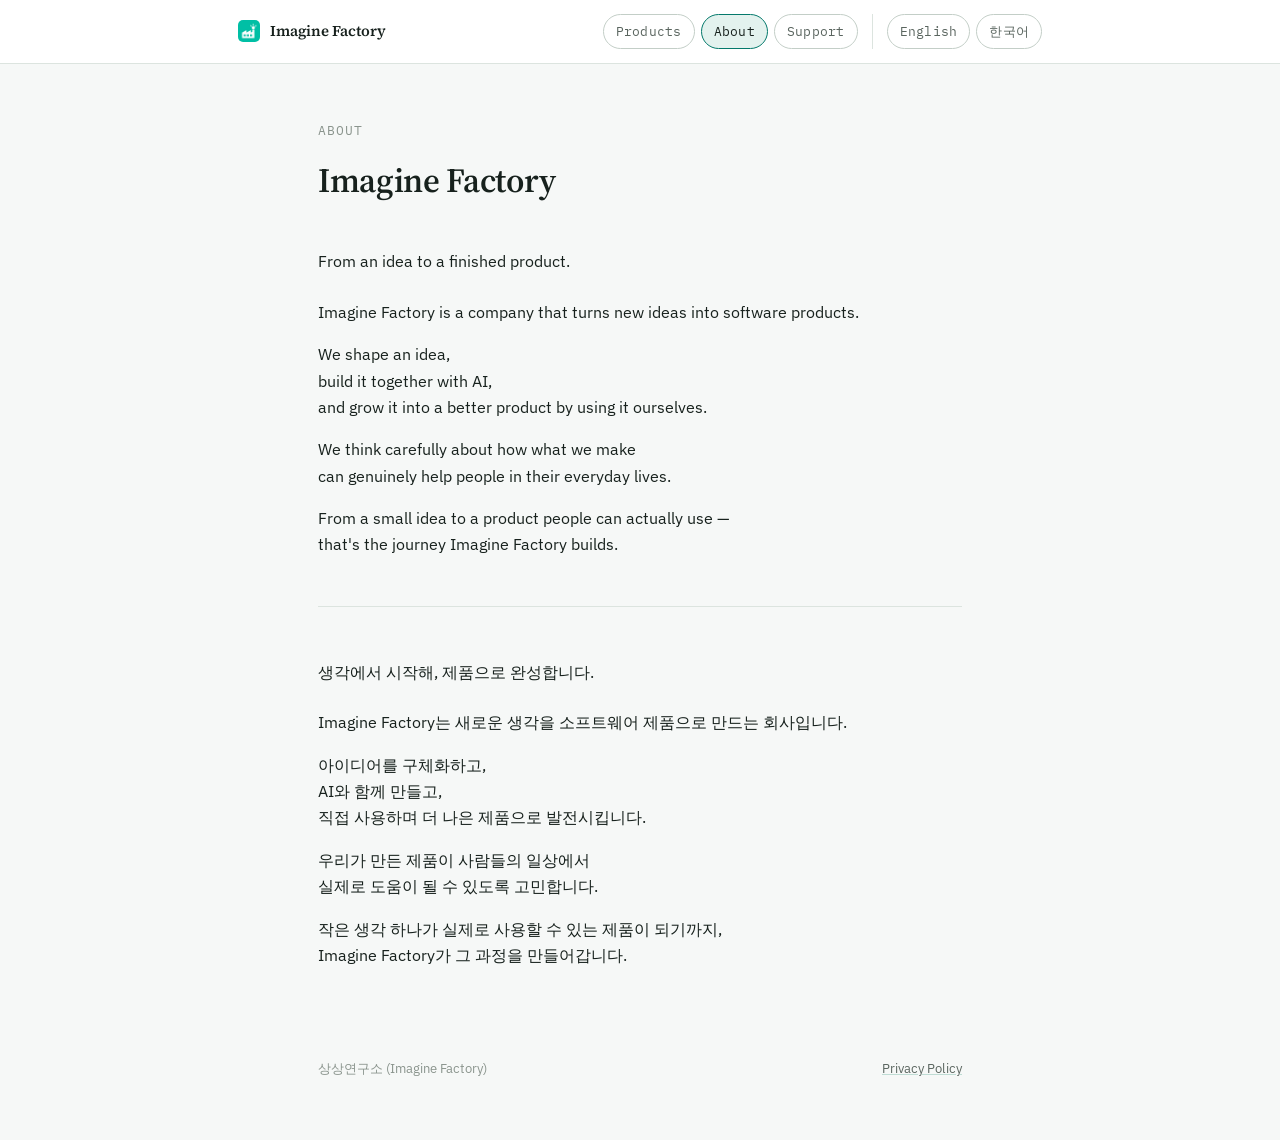
==== about/index.html @ a0161f73 "회사 홈페이지로 개편 — Home/Products/About/Support/Privacy 다중 페이지 구조 지금까지 이 사이트는 MyVideo 제품 랜딩 페이지 한 장이었다. Im" ====
<!doctype html>
<html lang="ko">
<head>
<meta charset="utf-8">
<title>About — Imagine Factory</title>
<meta name="viewport" content="width=device-width, initial-scale=1">
<meta name="description" content="생각에서 시작해, 제품으로 완성합니다. From an idea to a finished product.">
<link rel="canonical" href="https://www.imaginefactory.kr/about/">
<link rel="icon" type="image/png" href="/assets/favicon.png">
<link rel="apple-touch-icon" href="/assets/apple-touch-icon.png">
<meta property="og:type" content="website">
<meta property="og:site_name" content="Imagine Factory">
<meta property="og:title" content="About — Imagine Factory">
<meta property="og:description" content="생각에서 시작해, 제품으로 완성합니다.">
<meta property="og:image" content="https://www.imaginefactory.kr/assets/og-image.png">
<meta property="og:url" content="https://www.imaginefactory.kr/about/">
<link rel="preconnect" href="https://fonts.googleapis.com">
<link rel="preconnect" href="https://fonts.gstatic.com" crossorigin>
<link href="https://fonts.googleapis.com/css2?family=Source+Serif+4:opsz,wght@8..60,500;8..60,600;8..60,700&family=IBM+Plex+Sans:wght@400;500;600&family=IBM+Plex+Mono:wght@400;500&display=swap" rel="stylesheet">
<link rel="stylesheet" href="/assets/site.css">
</head>
<body>

<div class="topbar">
  <div class="topbar-inner">
    <a class="brand" href="/">
      <span class="brand-mark" aria-hidden="true"><img src="/assets/favicon.png" alt="" width="22" height="22"></span>
      Imagine Factory
    </a>
    <div class="nav-wrap">
      <nav class="nav-links">
        <a href="/products/">Products</a>
        <a href="/about/" class="current">About</a>
        <a href="/support/">Support</a>
      </nav>
      <nav class="lang-links">
        <a href="#en">English</a>
        <a href="#ko">한국어</a>
      </nav>
    </div>
  </div>
</div>

<main class="doc-main">
  <div class="doc-header">
    <p class="eyebrow">About</p>
    <h1>Imagine Factory</h1>
  </div>

  <section class="lang-block" id="en">
    <p class="lede" style="margin-bottom:24px;">From an idea to a finished product.</p>
    <p>Imagine Factory is a company that turns new ideas into software products.</p>
    <p>We shape an idea,<br>build it together with AI,<br>and grow it into a better product by using it ourselves.</p>
    <p>We think carefully about how what we make<br>can genuinely help people in their everyday lives.</p>
    <p>From a small idea to a product people can actually use —<br>that's the journey Imagine Factory builds.</p>
  </section>

  <section class="lang-block" id="ko">
    <p class="lede" style="margin-bottom:24px;">생각에서 시작해, 제품으로 완성합니다.</p>
    <p>Imagine Factory는 새로운 생각을 소프트웨어 제품으로 만드는 회사입니다.</p>
    <p>아이디어를 구체화하고,<br>AI와 함께 만들고,<br>직접 사용하며 더 나은 제품으로 발전시킵니다.</p>
    <p>우리가 만든 제품이 사람들의 일상에서<br>실제로 도움이 될 수 있도록 고민합니다.</p>
    <p>작은 생각 하나가 실제로 사용할 수 있는 제품이 되기까지,<br>Imagine Factory가 그 과정을 만들어갑니다.</p>
  </section>
</main>

<footer>
  <span>상상연구소 (Imagine Factory)</span>
  <span><a href="/privacy/">Privacy Policy</a></span>
</footer>

</body>
</html>
---- assets/site.css ----
/* Imagine Factory — shared site styles. 회사 전체 페이지(Home/About/Products/Support/Privacy)와
   기존 제품 페이지(MyVideo)가 공통으로 쓰는 디자인 토큰·컴포넌트. 기존 index.html/privacy/index.html에
   인라인으로 있던 스타일을 이 파일로 옮기고, 회사 페이지에 필요한 것(.nav-wrap, .product-card 등)을
   더했다 — 페이지마다 같은 CSS를 반복해서 두던 걸 한 곳으로 모음(2026-09-12 홈페이지 개편). */

:root {
  --bg: #f6f8f7;
  --surface: #ffffff;
  --surface-raised: #ffffff;
  --text: #17211d;
  --text-muted: #5a655f;
  --text-faint: #8a948d;
  --border: #dce4df;
  --border-strong: #c3cec7;
  --accent: #04796b;
  --accent-strong: #045f54;
  --accent-soft: #e3f2ee;
  --accent-soft-border: #bfdcd4;
  --code-bg: #eef3f0;
  --shadow: rgba(23, 33, 29, 0.06);
  color-scheme: light;
}

@media (prefers-color-scheme: dark) {
  :root:not([data-theme="light"]) {
    --bg: #101613;
    --surface: #161f1b;
    --surface-raised: #1a241f;
    --text: #e8eee9;
    --text-muted: #9aa89f;
    --text-faint: #6d7c72;
    --border: #263029;
    --border-strong: #34413a;
    --accent: #4fd6c4;
    --accent-strong: #7ce3d4;
    --accent-soft: #17332e;
    --accent-soft-border: #24473f;
    --code-bg: #1d2822;
    --shadow: rgba(0, 0, 0, 0.35);
    color-scheme: dark;
  }
}

:root[data-theme="dark"] {
  --bg: #101613;
  --surface: #161f1b;
  --surface-raised: #1a241f;
  --text: #e8eee9;
  --text-muted: #9aa89f;
  --text-faint: #6d7c72;
  --border: #263029;
  --border-strong: #34413a;
  --accent: #4fd6c4;
  --accent-strong: #7ce3d4;
  --accent-soft: #17332e;
  --accent-soft-border: #24473f;
  --code-bg: #1d2822;
  --shadow: rgba(0, 0, 0, 0.35);
  color-scheme: dark;
}

* { box-sizing: border-box; }

body {
  margin: 0;
  background: var(--bg);
  color: var(--text);
  font-family: "IBM Plex Sans", system-ui, -apple-system, "Segoe UI", sans-serif;
  font-size: 16px;
  line-height: 1.65;
  -webkit-font-smoothing: antialiased;
}

h1, h2, h3 { font-family: "Source Serif 4", Georgia, "Noto Serif KR", serif; font-weight: 600; text-wrap: balance; color: var(--text); }

code, .mono { font-family: "IBM Plex Mono", ui-monospace, "SFMono-Regular", Menlo, monospace; }

a { color: var(--accent-strong); text-decoration: underline; text-decoration-color: var(--accent-soft-border); text-decoration-thickness: 1px; }
a:hover { color: var(--accent); }
a:focus-visible, button:focus-visible { outline: 2px solid var(--accent); outline-offset: 2px; border-radius: 3px; }

/* ---------- top bar ---------- */
.topbar { position: sticky; top: 0; z-index: 10; background: color-mix(in srgb, var(--surface) 92%, transparent); backdrop-filter: blur(8px); border-bottom: 1px solid var(--border); }
.topbar-inner { max-width: 860px; margin: 0 auto; padding: 14px 28px; display: flex; align-items: center; gap: 16px; flex-wrap: wrap; }
.brand { display: flex; align-items: center; gap: 10px; font-family: "Source Serif 4", serif; font-weight: 600; font-size: 15px; color: var(--text); text-decoration: none; flex-shrink: 0; }
.brand-mark { width: 22px; height: 22px; border-radius: 5px; overflow: hidden; flex-shrink: 0; display: block; }
.brand-mark img { width: 100%; height: 100%; display: block; }

/* 페이지 내비(Products/About/Support)와 언어 전환(English/한국어)을 한 줄에 두되,
   언어 전환은 오른쪽 끝으로 민다 — 둘을 구분 없이 나열하면 "페이지 이동"과 "같은 페이지
   안에서 언어만 바꾸기"가 구별이 안 된다. */
.nav-wrap { display: flex; align-items: center; gap: 14px; flex: 1; justify-content: flex-end; flex-wrap: wrap; }
.nav-links, .lang-links { display: flex; gap: 6px; font-family: "IBM Plex Mono", monospace; font-size: 12.5px; }
.lang-links { padding-left: 14px; border-left: 1px solid var(--border); }
.nav-links a, .lang-links a { text-decoration: none; padding: 6px 12px; border-radius: 999px; border: 1px solid var(--border-strong); color: var(--text-muted); letter-spacing: 0.02em; }
.nav-links a:hover, .lang-links a:hover { border-color: var(--accent); color: var(--accent-strong); background: var(--accent-soft); }
.nav-links a.current { color: var(--text); border-color: var(--accent); background: var(--accent-soft); pointer-events: none; }

/* ---------- hero ---------- */
.hero { max-width: 700px; margin: 0 auto; padding: 64px 28px 8px; }
.lang-block:not(:first-of-type) .hero, section.lang-block:not(:first-of-type) { padding-top: 52px; margin-top: 48px; border-top: 1px solid var(--border); }
.eyebrow { font-family: "IBM Plex Mono", monospace; font-size: 12.5px; letter-spacing: 0.08em; text-transform: uppercase; color: var(--text-faint); margin: 0 0 12px; display: flex; align-items: center; gap: 8px; }
.status-chip { display: inline-flex; align-items: center; gap: 6px; font-family: "IBM Plex Mono", monospace; font-size: 11px; letter-spacing: 0.04em; text-transform: uppercase; color: var(--text-faint); border: 1px solid var(--border-strong); border-radius: 999px; padding: 3px 10px; }
.status-chip::before { content: ""; width: 6px; height: 6px; border-radius: 50%; background: var(--text-faint); }
.hero h1 { font-size: 38px; margin: 0 0 16px; letter-spacing: -0.01em; }
.hero .lede { font-size: 18px; color: var(--text-muted); max-width: 50ch; margin: 0 0 14px; }
.hero .lede:last-child { margin-bottom: 0; }

/* ---------- layout ---------- */
main { max-width: 700px; margin: 0 auto; padding: 20px 28px 90px; }
main.doc-main { padding-top: 56px; }
section + section { margin-top: 52px; padding-top: 44px; border-top: 1px solid var(--border); }
h2 { font-size: 21px; margin: 0 0 20px; letter-spacing: -0.005em; }
section.lang-block > h2:first-of-type { margin-top: 0; }
h3 { font-family: "IBM Plex Sans", sans-serif; font-weight: 600; font-size: 16px; margin: 0 0 6px; }
p { margin: 0 0 16px; color: var(--text); }
p:last-child { margin-bottom: 0; }
ul { margin: 0 0 16px; padding-left: 22px; }
li { margin-bottom: 10px; }
li:last-child { margin-bottom: 0; }
strong { font-weight: 600; }

.doc-header { margin-bottom: 40px; }
.doc-header h1 { font-size: 34px; margin: 0 0 8px; letter-spacing: -0.01em; }
.doc-header .updated { color: var(--text-muted); font-size: 14.5px; margin: 0; }

/* ---------- feature / product cards ---------- */
.feature-grid { display: grid; grid-template-columns: 1fr 1fr; gap: 16px; }
.feature-card { background: var(--surface); border: 1px solid var(--border); border-radius: 12px; padding: 20px 22px; box-shadow: 0 1px 2px var(--shadow); }
.feature-num { font-family: "IBM Plex Mono", monospace; font-size: 12px; color: var(--accent-strong); margin: 0 0 8px; }
.feature-card p { font-size: 14.5px; color: var(--text-muted); margin: 0; }

.product-card { display: flex; flex-direction: column; gap: 10px; background: var(--surface); border: 1px solid var(--border); border-radius: 12px; padding: 24px 26px; box-shadow: 0 1px 2px var(--shadow); }
.product-card + .product-card { margin-top: 14px; }
.product-card-head { display: flex; align-items: center; gap: 10px; flex-wrap: wrap; }
.product-card h3 { font-family: "Source Serif 4", serif; font-size: 20px; margin: 0; }
.product-card p { color: var(--text-muted); margin: 0; }

.in-player ul { margin: 0; padding: 0; list-style: none; display: flex; flex-direction: column; gap: 14px; }
.in-player li { display: flex; gap: 12px; align-items: flex-start; font-size: 15px; }
.in-player li::before { content: ""; width: 6px; height: 6px; margin-top: 9px; border-radius: 50%; background: var(--accent); flex-shrink: 0; }

.cta-row { display: flex; gap: 10px; flex-wrap: wrap; margin-top: 8px; }
.btn { display: inline-flex; align-items: center; gap: 8px; padding: 10px 18px; border-radius: 8px; font-size: 14.5px; font-weight: 500; text-decoration: none; border: 1px solid var(--border-strong); color: var(--text); }
.btn:hover { border-color: var(--accent); color: var(--accent-strong); background: var(--accent-soft); }

/* ---------- contact ---------- */
dl.contact-list { display: flex; flex-direction: column; gap: 10px; margin: 0 0 20px; }
.contact-line { display: flex; align-items: baseline; gap: 10px; font-size: 15px; }
.contact-line dt { font-family: "IBM Plex Mono", monospace; font-size: 12px; text-transform: uppercase; letter-spacing: 0.04em; color: var(--text-faint); width: 88px; flex-shrink: 0; }
.contact-line dd { margin: 0; }

/* ---------- privacy doc extras ---------- */
.callout { background: var(--accent-soft); border: 1px solid var(--accent-soft-border); border-left: 3px solid var(--accent); border-radius: 8px; padding: 18px 20px; margin: 0 0 28px; font-size: 15px; }
.callout p:last-child { margin-bottom: 0; }
.callout strong { color: var(--accent-strong); }
.table-scroll { overflow-x: auto; margin: 0 0 20px; border: 1px solid var(--border); border-radius: 8px; }
table { width: 100%; border-collapse: collapse; font-size: 14.5px; min-width: 480px; }
th, td { text-align: left; padding: 11px 16px; border-bottom: 1px solid var(--border); vertical-align: top; }
thead th { font-family: "IBM Plex Mono", monospace; font-size: 11.5px; letter-spacing: 0.06em; text-transform: uppercase; color: var(--text-faint); background: var(--surface-raised); font-weight: 500; }
tbody tr:last-child td { border-bottom: none; }
td.perm { font-family: "IBM Plex Mono", monospace; font-size: 13px; color: var(--accent-strong); white-space: nowrap; }
td.why { color: var(--text-muted); }
.change-note { background: var(--surface-raised); border: 1px solid var(--border); border-radius: 8px; padding: 16px 20px; font-size: 14px; color: var(--text-muted); margin-top: 40px; }
.change-note strong { color: var(--text); }

footer { max-width: 700px; margin: 0 auto; padding: 0 28px 60px; color: var(--text-faint); font-size: 13px; display: flex; justify-content: space-between; gap: 12px; flex-wrap: wrap; }
footer a { color: var(--text-muted); }

@media (max-width: 560px) {
  .hero { padding: 44px 18px 6px; }
  .lang-block:not(:first-of-type) .hero, section.lang-block:not(:first-of-type) { padding-top: 32px; }
  .hero h1 { font-size: 27px; }
  main { padding: 16px 18px 70px; }
  main.doc-main { padding-top: 40px; }
  .topbar-inner { padding: 12px 18px; }
  .nav-wrap { justify-content: flex-start; gap: 10px 14px; }
  h2 { font-size: 18px; }
  .doc-header h1 { font-size: 27px; }
  .feature-grid { grid-template-columns: 1fr; }
}
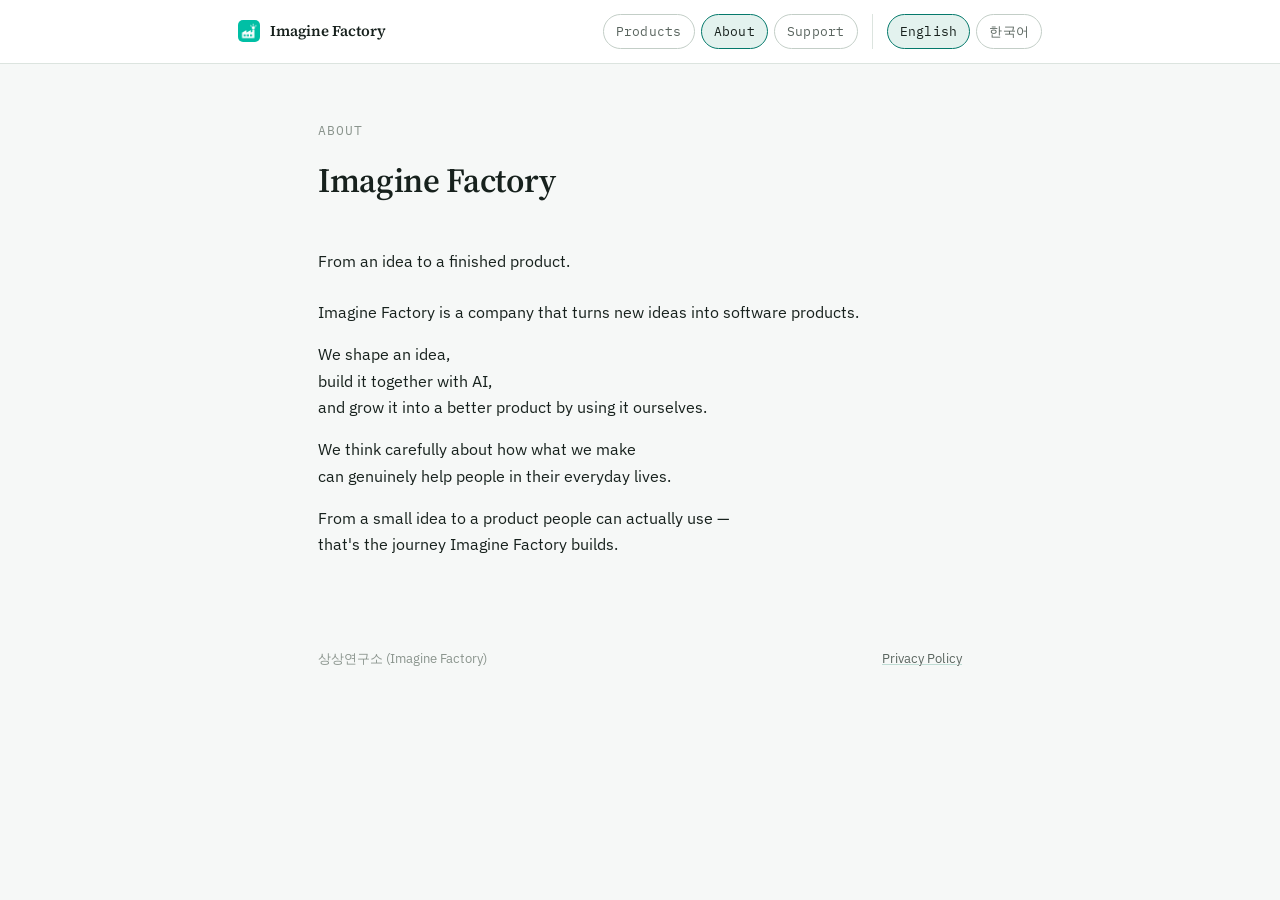
==== commit 86ff4c95: "언어 전환을 앵커 스크롤 방식에서 같은 URL 토글 방식으로 변경 지금까지는 모든 페이지에 영어/한국어 블록을 둘 다 쌓아두고 "English/한국어" 링크로 앵커 스크롤만 시켰다" ====
--- a/about/index.html
+++ b/about/index.html
@@ -34,8 +34,8 @@
         <a href="/support/">Support</a>
       </nav>
       <nav class="lang-links">
-        <a href="#en">English</a>
-        <a href="#ko">한국어</a>
+        <a href="#" data-lang="en">English</a>
+        <a href="#" data-lang="ko">한국어</a>
       </nav>
     </div>
   </div>
@@ -55,7 +55,7 @@
     <p>From a small idea to a product people can actually use —<br>that's the journey Imagine Factory builds.</p>
   </section>
 
-  <section class="lang-block" id="ko">
+  <section class="lang-block" id="ko" hidden>
     <p class="lede" style="margin-bottom:24px;">생각에서 시작해, 제품으로 완성합니다.</p>
     <p>Imagine Factory는 새로운 생각을 소프트웨어 제품으로 만드는 회사입니다.</p>
     <p>아이디어를 구체화하고,<br>AI와 함께 만들고,<br>직접 사용하며 더 나은 제품으로 발전시킵니다.</p>
@@ -69,5 +69,6 @@
   <span><a href="/privacy/">Privacy Policy</a></span>
 </footer>
 
+<script src="/assets/site.js" defer></script>
 </body>
 </html>
--- a/assets/site.css
+++ b/assets/site.css
@@ -95,10 +95,12 @@
 .nav-links a, .lang-links a { text-decoration: none; padding: 6px 12px; border-radius: 999px; border: 1px solid var(--border-strong); color: var(--text-muted); letter-spacing: 0.02em; }
 .nav-links a:hover, .lang-links a:hover { border-color: var(--accent); color: var(--accent-strong); background: var(--accent-soft); }
 .nav-links a.current { color: var(--text); border-color: var(--accent); background: var(--accent-soft); pointer-events: none; }
+/* 언어 링크는 페이지 이동이 아니라 같은 페이지 안에서 토글이라 pointer-events는 안 끈다 —
+   지금 언어를 다시 눌러도(이미 선택돼 있어도) 자연스럽게 아무 일도 안 일어나면 된다. */
+.lang-links a.current { color: var(--text); border-color: var(--accent); background: var(--accent-soft); }
 
 /* ---------- hero ---------- */
 .hero { max-width: 700px; margin: 0 auto; padding: 64px 28px 8px; }
-.lang-block:not(:first-of-type) .hero, section.lang-block:not(:first-of-type) { padding-top: 52px; margin-top: 48px; border-top: 1px solid var(--border); }
 .eyebrow { font-family: "IBM Plex Mono", monospace; font-size: 12.5px; letter-spacing: 0.08em; text-transform: uppercase; color: var(--text-faint); margin: 0 0 12px; display: flex; align-items: center; gap: 8px; }
 .status-chip { display: inline-flex; align-items: center; gap: 6px; font-family: "IBM Plex Mono", monospace; font-size: 11px; letter-spacing: 0.04em; text-transform: uppercase; color: var(--text-faint); border: 1px solid var(--border-strong); border-radius: 999px; padding: 3px 10px; }
 .status-chip::before { content: ""; width: 6px; height: 6px; border-radius: 50%; background: var(--text-faint); }
@@ -169,7 +171,6 @@
 
 @media (max-width: 560px) {
   .hero { padding: 44px 18px 6px; }
-  .lang-block:not(:first-of-type) .hero, section.lang-block:not(:first-of-type) { padding-top: 32px; }
   .hero h1 { font-size: 27px; }
   main { padding: 16px 18px 70px; }
   main.doc-main { padding-top: 40px; }
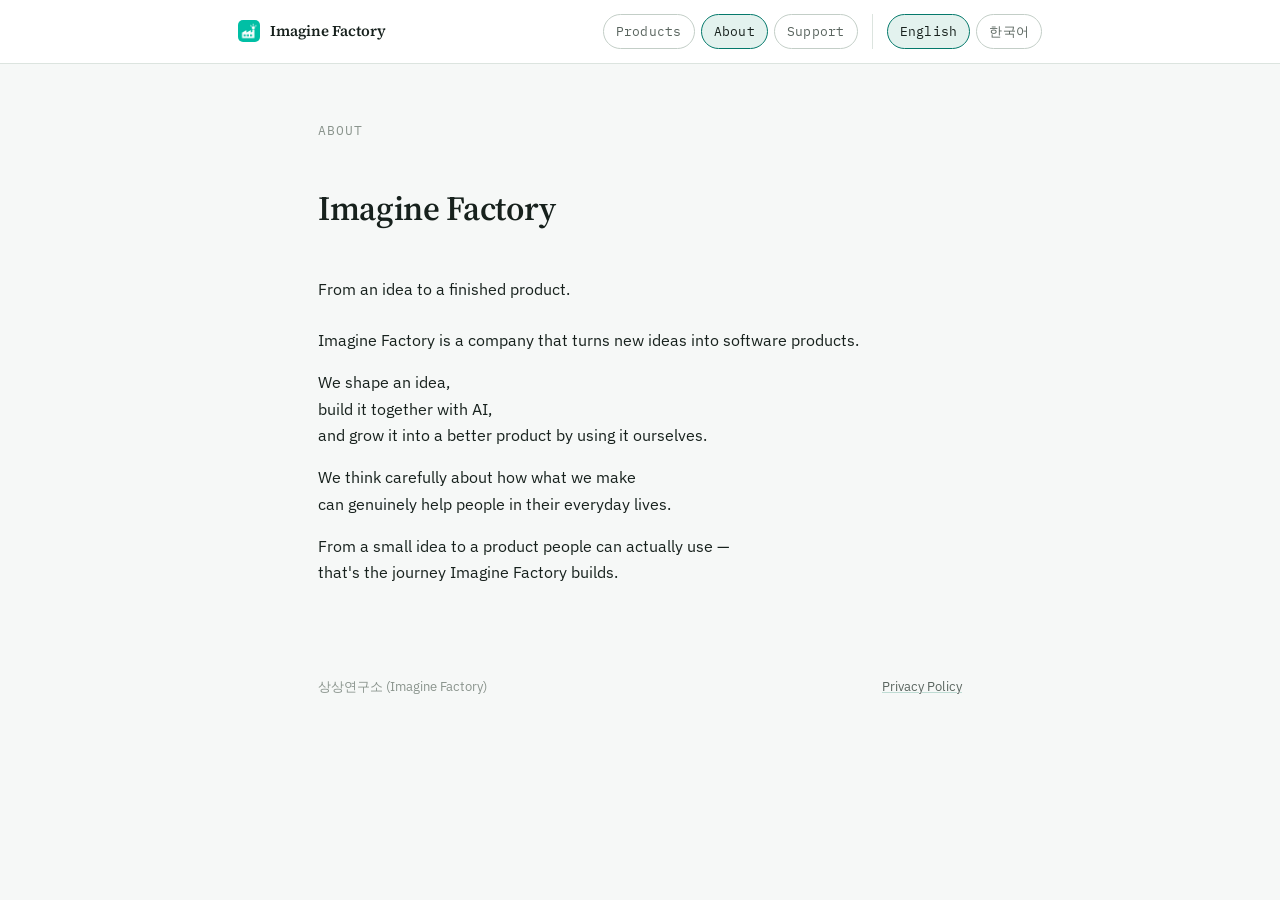
==== commit 131e41b8: "한국어 본문의 회사명을 "상상연구소"로 정정 Home 히어로 h1, About 미리보기, About 페이지 h1·본문이 한국어 콘텐츠에서도 영문 브랜드명 "Imagine Facto" ====
--- a/about/index.html
+++ b/about/index.html
@@ -44,10 +44,10 @@
 <main class="doc-main">
   <div class="doc-header">
     <p class="eyebrow">About</p>
-    <h1>Imagine Factory</h1>
   </div>
 
   <section class="lang-block" id="en">
+    <div class="doc-header"><h1>Imagine Factory</h1></div>
     <p class="lede" style="margin-bottom:24px;">From an idea to a finished product.</p>
     <p>Imagine Factory is a company that turns new ideas into software products.</p>
     <p>We shape an idea,<br>build it together with AI,<br>and grow it into a better product by using it ourselves.</p>
@@ -56,11 +56,12 @@
   </section>
 
   <section class="lang-block" id="ko" hidden>
+    <div class="doc-header"><h1>상상연구소</h1></div>
     <p class="lede" style="margin-bottom:24px;">생각에서 시작해, 제품으로 완성합니다.</p>
-    <p>Imagine Factory는 새로운 생각을 소프트웨어 제품으로 만드는 회사입니다.</p>
+    <p>상상연구소는 새로운 생각을 소프트웨어 제품으로 만드는 회사입니다.</p>
     <p>아이디어를 구체화하고,<br>AI와 함께 만들고,<br>직접 사용하며 더 나은 제품으로 발전시킵니다.</p>
     <p>우리가 만든 제품이 사람들의 일상에서<br>실제로 도움이 될 수 있도록 고민합니다.</p>
-    <p>작은 생각 하나가 실제로 사용할 수 있는 제품이 되기까지,<br>Imagine Factory가 그 과정을 만들어갑니다.</p>
+    <p>작은 생각 하나가 실제로 사용할 수 있는 제품이 되기까지,<br>상상연구소가 그 과정을 만들어갑니다.</p>
   </section>
 </main>
 
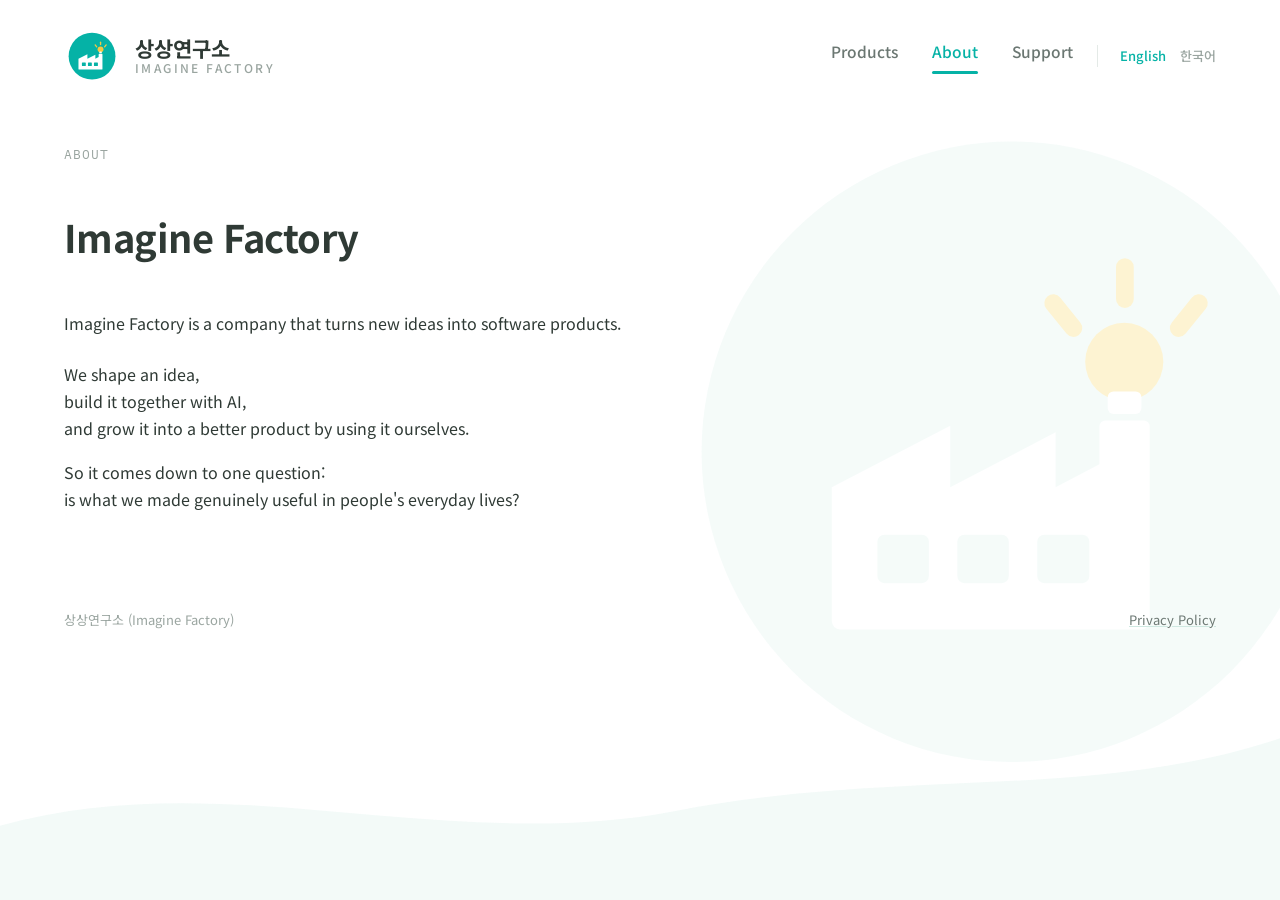
==== commit feffc6e2: "디자인 시안대로 홈페이지 전면 개편 사용자가 준 시안을 기준으로 좁은 문서형 칼럼을 와이드 레이아웃으로 바꾸고, 공장·전구 일러스트를 홈 히어로 안의 작은 그림이 아니라 모든 페이" ====
--- a/about/index.html
+++ b/about/index.html
@@ -16,16 +16,58 @@
 <meta property="og:url" content="https://www.imaginefactory.kr/about/">
 <link rel="preconnect" href="https://fonts.googleapis.com">
 <link rel="preconnect" href="https://fonts.gstatic.com" crossorigin>
-<link href="https://fonts.googleapis.com/css2?family=Source+Serif+4:opsz,wght@8..60,500;8..60,600;8..60,700&family=IBM+Plex+Sans:wght@400;500;600&family=IBM+Plex+Mono:wght@400;500&display=swap" rel="stylesheet">
-<link rel="stylesheet" href="/assets/site.css">
+<link href="https://fonts.googleapis.com/css2?family=Noto+Sans+KR:wght@400;500;700&family=IBM+Plex+Mono:wght@400;500&display=swap" rel="stylesheet">
+<link rel="stylesheet" href="/assets/site.css?v=2">
 </head>
-<body>
+<body class="page">
+
+<div class="site-bg" aria-hidden="true">
+  <div class="site-bg-wave">
+    <svg viewBox="0 0 1440 240" preserveAspectRatio="none" xmlns="http://www.w3.org/2000/svg">
+      <path d="M0,150 C250,74 500,186 760,132 C1010,80 1230,120 1440,44 L1440,240 L0,240 Z" fill="var(--accent-soft)" opacity="0.7" />
+    </svg>
+  </div>
+  <div class="site-bg-art">
+      <svg viewBox="0 0 1254 1254" xmlns="http://www.w3.org/2000/svg">
+        <circle cx="628" cy="630" r="524" fill="var(--accent-soft)" />
+        <g fill="var(--warm-soft)">
+          <rect x="804" y="303" width="30" height="84" rx="15" />
+          <rect x="700" y="358" width="30" height="84" rx="15" transform="rotate(-39 715 400)" />
+          <rect x="912" y="358" width="30" height="84" rx="15" transform="rotate(39 927 400)" />
+          <circle cx="818" cy="478" r="66" />
+        </g>
+        <rect x="790" y="528" width="57" height="38" rx="10" fill="#ffffff" />
+        <path d="M324,916 V690 L524,586 V690 L702,597 V690 L776,651 V587 A10,10 0 0 1 786,577 H851 A10,10 0 0 1 861,587 V916 A14,14 0 0 1 847,930 H338 A14,14 0 0 1 324,916 Z" fill="#ffffff" />
+        <rect x="401" y="770" width="87" height="82" rx="12" fill="var(--accent-soft)" />
+        <rect x="536" y="770" width="87" height="82" rx="12" fill="var(--accent-soft)" />
+        <rect x="671" y="770" width="88" height="82" rx="12" fill="var(--accent-soft)" />
+      </svg>
+  </div>
+</div>
 
 <div class="topbar">
   <div class="topbar-inner">
     <a class="brand" href="/">
-      <span class="brand-mark" aria-hidden="true"><img src="/assets/favicon.png" alt="" width="22" height="22"></span>
-      Imagine Factory
+      <span class="brand-mark" aria-hidden="true">
+        <svg viewBox="0 0 1254 1254" xmlns="http://www.w3.org/2000/svg">
+          <circle cx="628" cy="630" r="524" fill="var(--brand)" />
+          <g fill="var(--warm)">
+            <rect x="804" y="303" width="30" height="84" rx="15" />
+            <rect x="700" y="358" width="30" height="84" rx="15" transform="rotate(-39 715 400)" />
+            <rect x="912" y="358" width="30" height="84" rx="15" transform="rotate(39 927 400)" />
+            <circle cx="818" cy="478" r="66" />
+          </g>
+          <rect x="790" y="528" width="57" height="38" rx="10" fill="#ffffff" />
+          <path d="M324,916 V690 L524,586 V690 L702,597 V690 L776,651 V587 A10,10 0 0 1 786,577 H851 A10,10 0 0 1 861,587 V916 A14,14 0 0 1 847,930 H338 A14,14 0 0 1 324,916 Z" fill="#ffffff" />
+          <rect x="401" y="770" width="87" height="82" rx="12" fill="var(--brand)" />
+          <rect x="536" y="770" width="87" height="82" rx="12" fill="var(--brand)" />
+          <rect x="671" y="770" width="88" height="82" rx="12" fill="var(--brand)" />
+        </svg>
+      </span>
+      <span class="brand-text">
+        <span class="brand-name">상상연구소</span>
+        <span class="brand-sub">IMAGINE FACTORY</span>
+      </span>
     </a>
     <div class="nav-wrap">
       <nav class="nav-links">
@@ -48,20 +90,16 @@
 
   <section class="lang-block" id="en">
     <div class="doc-header"><h1>Imagine Factory</h1></div>
-    <p class="lede" style="margin-bottom:24px;">From an idea to a finished product.</p>
-    <p>Imagine Factory is a company that turns new ideas into software products.</p>
+    <p class="lede" style="margin-bottom:24px;">Imagine Factory is a company that turns new ideas into software products.</p>
     <p>We shape an idea,<br>build it together with AI,<br>and grow it into a better product by using it ourselves.</p>
-    <p>We think carefully about how what we make<br>can genuinely help people in their everyday lives.</p>
-    <p>From a small idea to a product people can actually use —<br>that's the journey Imagine Factory builds.</p>
+    <p>So it comes down to one question:<br>is what we made genuinely useful in people's everyday lives?</p>
   </section>
 
   <section class="lang-block" id="ko" hidden>
     <div class="doc-header"><h1>상상연구소</h1></div>
-    <p class="lede" style="margin-bottom:24px;">생각에서 시작해, 제품으로 완성합니다.</p>
-    <p>상상연구소는 새로운 생각을 소프트웨어 제품으로 만드는 회사입니다.</p>
+    <p class="lede" style="margin-bottom:24px;">상상연구소는 새로운 생각을 소프트웨어 제품으로 만드는 회사입니다.</p>
     <p>아이디어를 구체화하고,<br>AI와 함께 만들고,<br>직접 사용하며 더 나은 제품으로 발전시킵니다.</p>
-    <p>우리가 만든 제품이 사람들의 일상에서<br>실제로 도움이 될 수 있도록 고민합니다.</p>
-    <p>작은 생각 하나가 실제로 사용할 수 있는 제품이 되기까지,<br>상상연구소가 그 과정을 만들어갑니다.</p>
+    <p>그래서 기준은 하나입니다 —<br>우리가 만든 제품이 사람들의 일상에서 실제로 쓸 만한가.</p>
   </section>
 </main>
 
--- a/assets/site.css
+++ b/assets/site.css
@@ -1,62 +1,42 @@
-/* Imagine Factory — shared site styles. 회사 전체 페이지(Home/About/Products/Support/Privacy)와
-   기존 제품 페이지(MyVideo)가 공통으로 쓰는 디자인 토큰·컴포넌트. 기존 index.html/privacy/index.html에
-   인라인으로 있던 스타일을 이 파일로 옮기고, 회사 페이지에 필요한 것(.nav-wrap, .product-card 등)을
-   더했다 — 페이지마다 같은 CSS를 반복해서 두던 걸 한 곳으로 모음(2026-09-12 홈페이지 개편). */
+/* Imagine Factory — shared site styles.
+   2026-09-12 2차 개편: 사용자가 준 디자인 시안을 기준으로 전면 재작업했다.
+   - 좁은 700px 문서형 칼럼 → 와이드 레이아웃 + 왼쪽 정렬
+   - 공장·전구 일러스트를 홈 히어로 안의 작은 그림이 아니라 **모든 페이지 공통 배경**으로
+   - 세리프 제목 폰트 제거(시안은 전부 고딕)
+   - 다크 모드 제거(시안이 라이트 전용이고 사용자가 없애기로 결정)
+   미세 라벨(eyebrow/상태칩/표 헤더)만 기존 고정폭 폰트를 그대로 둔다 — 시안에 없는
+   우리 쪽 컴포넌트고, 이미 이 사이트의 표기 관례로 자리잡아 있어서 유지. */
 
 :root {
-  --bg: #f6f8f7;
+  --bg: #ffffff;
   --surface: #ffffff;
-  --surface-raised: #ffffff;
-  --text: #17211d;
-  --text-muted: #5a655f;
-  --text-faint: #8a948d;
-  --border: #dce4df;
-  --border-strong: #c3cec7;
+  --surface-raised: #fbfdfc;
+  --text: #2f3a35;
+  --text-muted: #6b7772;
+  --text-faint: #9aa5a0;
+  --border: #e4eae7;
+  --border-strong: #cfd8d4;
+
+  /* 브랜드 틸 — 로고 원, 현재 메뉴 밑줄, 히어로 구분선처럼 "그래픽"에 쓰는 밝은 톤.
+     본문 링크에는 --accent-strong(어두운 톤)을 쓴다. 밝은 톤은 흰 배경에서 대비가
+     낮아 긴 글에는 안 맞기 때문. */
+  /* 로고 PNG(docs/상상연구소_로고/상상공장_no글자_청록.png)에서 그대로 뽑은 값 —
+     로고와 사이트 색이 어긋나지 않게 이 값을 기준으로 쓴다. */
+  --brand: #05b2a6;
+  --brand-deep: #07897f;
   --accent: #04796b;
   --accent-strong: #045f54;
-  --accent-soft: #e3f2ee;
-  --accent-soft-border: #bfdcd4;
-  --code-bg: #eef3f0;
+  --accent-soft: #e6f5f1;
+  --accent-soft-border: #cfe8e1;
+
+  /* 노랑 — 시안의 전구와 헤드라인 강조 단어 색. */
+  --warm: #f5c842;
+  --warm-soft: #fbe28f;
+  --warm-glow: #fdf3cf;
+
+  --code-bg: #f0f5f3;
   --shadow: rgba(23, 33, 29, 0.06);
   color-scheme: light;
-}
-
-@media (prefers-color-scheme: dark) {
-  :root:not([data-theme="light"]) {
-    --bg: #101613;
-    --surface: #161f1b;
-    --surface-raised: #1a241f;
-    --text: #e8eee9;
-    --text-muted: #9aa89f;
-    --text-faint: #6d7c72;
-    --border: #263029;
-    --border-strong: #34413a;
-    --accent: #4fd6c4;
-    --accent-strong: #7ce3d4;
-    --accent-soft: #17332e;
-    --accent-soft-border: #24473f;
-    --code-bg: #1d2822;
-    --shadow: rgba(0, 0, 0, 0.35);
-    color-scheme: dark;
-  }
-}
-
-:root[data-theme="dark"] {
-  --bg: #101613;
-  --surface: #161f1b;
-  --surface-raised: #1a241f;
-  --text: #e8eee9;
-  --text-muted: #9aa89f;
-  --text-faint: #6d7c72;
-  --border: #263029;
-  --border-strong: #34413a;
-  --accent: #4fd6c4;
-  --accent-strong: #7ce3d4;
-  --accent-soft: #17332e;
-  --accent-soft-border: #24473f;
-  --code-bg: #1d2822;
-  --shadow: rgba(0, 0, 0, 0.35);
-  color-scheme: dark;
 }
 
 * { box-sizing: border-box; }
@@ -65,56 +45,96 @@
   margin: 0;
   background: var(--bg);
   color: var(--text);
-  font-family: "IBM Plex Sans", system-ui, -apple-system, "Segoe UI", sans-serif;
+  font-family: "Noto Sans KR", system-ui, -apple-system, "Segoe UI", sans-serif;
   font-size: 16px;
-  line-height: 1.65;
+  line-height: 1.7;
   -webkit-font-smoothing: antialiased;
 }
 
-h1, h2, h3 { font-family: "Source Serif 4", Georgia, "Noto Serif KR", serif; font-weight: 600; text-wrap: balance; color: var(--text); }
-
+h1, h2, h3 { font-family: inherit; font-weight: 700; text-wrap: balance; color: var(--text); }
 code, .mono { font-family: "IBM Plex Mono", ui-monospace, "SFMono-Regular", Menlo, monospace; }
 
 a { color: var(--accent-strong); text-decoration: underline; text-decoration-color: var(--accent-soft-border); text-decoration-thickness: 1px; }
 a:hover { color: var(--accent); }
-a:focus-visible, button:focus-visible { outline: 2px solid var(--accent); outline-offset: 2px; border-radius: 3px; }
-
-/* ---------- top bar ---------- */
-.topbar { position: sticky; top: 0; z-index: 10; background: color-mix(in srgb, var(--surface) 92%, transparent); backdrop-filter: blur(8px); border-bottom: 1px solid var(--border); }
-.topbar-inner { max-width: 860px; margin: 0 auto; padding: 14px 28px; display: flex; align-items: center; gap: 16px; flex-wrap: wrap; }
-.brand { display: flex; align-items: center; gap: 10px; font-family: "Source Serif 4", serif; font-weight: 600; font-size: 15px; color: var(--text); text-decoration: none; flex-shrink: 0; }
-.brand-mark { width: 22px; height: 22px; border-radius: 5px; overflow: hidden; flex-shrink: 0; display: block; }
-.brand-mark img { width: 100%; height: 100%; display: block; }
-
-/* 페이지 내비(Products/About/Support)와 언어 전환(English/한국어)을 한 줄에 두되,
-   언어 전환은 오른쪽 끝으로 민다 — 둘을 구분 없이 나열하면 "페이지 이동"과 "같은 페이지
-   안에서 언어만 바꾸기"가 구별이 안 된다. */
-.nav-wrap { display: flex; align-items: center; gap: 14px; flex: 1; justify-content: flex-end; flex-wrap: wrap; }
-.nav-links, .lang-links { display: flex; gap: 6px; font-family: "IBM Plex Mono", monospace; font-size: 12.5px; }
-.lang-links { padding-left: 14px; border-left: 1px solid var(--border); }
-.nav-links a, .lang-links a { text-decoration: none; padding: 6px 12px; border-radius: 999px; border: 1px solid var(--border-strong); color: var(--text-muted); letter-spacing: 0.02em; }
-.nav-links a:hover, .lang-links a:hover { border-color: var(--accent); color: var(--accent-strong); background: var(--accent-soft); }
-.nav-links a.current { color: var(--text); border-color: var(--accent); background: var(--accent-soft); pointer-events: none; }
-/* 언어 링크는 페이지 이동이 아니라 같은 페이지 안에서 토글이라 pointer-events는 안 끈다 —
-   지금 언어를 다시 눌러도(이미 선택돼 있어도) 자연스럽게 아무 일도 안 일어나면 된다. */
-.lang-links a.current { color: var(--text); border-color: var(--accent); background: var(--accent-soft); }
-
-/* ---------- hero ---------- */
-.hero { max-width: 700px; margin: 0 auto; padding: 64px 28px 8px; }
-.eyebrow { font-family: "IBM Plex Mono", monospace; font-size: 12.5px; letter-spacing: 0.08em; text-transform: uppercase; color: var(--text-faint); margin: 0 0 12px; display: flex; align-items: center; gap: 8px; }
-.status-chip { display: inline-flex; align-items: center; gap: 6px; font-family: "IBM Plex Mono", monospace; font-size: 11px; letter-spacing: 0.04em; text-transform: uppercase; color: var(--text-faint); border: 1px solid var(--border-strong); border-radius: 999px; padding: 3px 10px; }
-.status-chip::before { content: ""; width: 6px; height: 6px; border-radius: 50%; background: var(--text-faint); }
-.hero h1 { font-size: 38px; margin: 0 0 16px; letter-spacing: -0.01em; }
-.hero .lede { font-size: 18px; color: var(--text-muted); max-width: 50ch; margin: 0 0 14px; }
-.hero .lede:last-child { margin-bottom: 0; }
-
-/* ---------- layout ---------- */
-main { max-width: 700px; margin: 0 auto; padding: 20px 28px 90px; }
-main.doc-main { padding-top: 56px; }
+a:focus-visible, button:focus-visible { outline: 2px solid var(--brand); outline-offset: 3px; border-radius: 3px; }
+
+/* ---------- 공통 배경 일러스트 ----------
+   화면에 고정해서 모든 페이지 뒤에 깔린다. 오른쪽 가장자리 밖으로 원이 걸쳐 나가고,
+   아래쪽에는 옅은 곡선이 깔리는 시안 구성 그대로. 클릭을 먹지 않게 pointer-events를 끈다. */
+.site-bg { position: fixed; inset: 0; z-index: 0; overflow: hidden; pointer-events: none; }
+/* 시안처럼 원이 화면 세로 가운데에 오고 오른쪽 가장자리 밖으로 걸쳐 나간다.
+   (한때 아래 기준으로 붙였더니 시안보다 한참 내려가 보여서 되돌림.) 크기는 전구와
+   빛줄기가 상단 메뉴에 닿지 않는 선에서 맞췄다. */
+.site-bg-art { position: absolute; top: 50%; right: -8vw; transform: translateY(-50%); width: min(880px, 58vw); }
+.site-bg-art svg { display: block; width: 100%; height: auto; }
+/* 홈은 일러스트가 주인공이지만, 글이 긴 페이지(개인정보처리방침 등)는 본문이 일러스트
+   위로 지나가서 읽기 불편해진다 — 배경으로만 남게 농도를 낮춘다. */
+body.page .site-bg-art { opacity: 0.4; }
+body.page .site-bg-wave { opacity: 0.7; }
+.site-bg-wave { position: absolute; left: 0; right: 0; bottom: 0; }
+.site-bg-wave svg { display: block; width: 100%; height: clamp(110px, 22vh, 260px); }
+
+/* 배경 레이어를 제외한 모든 최상위 요소를 그 위로 올린다. */
+body > .topbar, body > .hero, body > main, body > footer, body > .lang-block { position: relative; z-index: 1; }
+
+/* ---------- 레이아웃 셸 ---------- */
+.topbar-inner, .hero, main, footer {
+  max-width: 1280px;
+  margin-left: auto;
+  margin-right: auto;
+  padding-left: clamp(20px, 5vw, 96px);
+  padding-right: clamp(20px, 5vw, 96px);
+}
+
+/* ---------- 상단 바 ----------
+   시안대로 테두리·배경 없이 페이지 위에 그대로 얹는다(예전의 sticky + 블러 + 알약
+   버튼 스타일은 전부 걷어냄). */
+.topbar { padding: 28px 0 6px; }
+.topbar-inner { display: flex; align-items: center; justify-content: space-between; gap: 20px 28px; flex-wrap: wrap; }
+
+.brand { display: flex; align-items: center; gap: 15px; text-decoration: none; }
+.brand-mark { width: 56px; height: 56px; flex-shrink: 0; display: block; }
+.brand-mark svg { display: block; width: 100%; height: 100%; }
+.brand-text { display: flex; flex-direction: column; line-height: 1.2; }
+.brand-name { font-size: 21px; font-weight: 700; color: var(--text); }
+.brand-sub { font-size: 12px; font-weight: 500; letter-spacing: 0.2em; color: var(--text-faint); }
+
+.nav-wrap { display: flex; align-items: center; gap: 10px 24px; flex-wrap: wrap; }
+.nav-links { display: flex; gap: 34px; }
+.nav-links a { position: relative; text-decoration: none; font-size: 15.5px; font-weight: 500; color: var(--text-muted); padding-bottom: 9px; }
+.nav-links a:hover { color: var(--brand-deep); }
+.nav-links a.current { color: var(--brand); pointer-events: none; }
+.nav-links a.current::after { content: ""; position: absolute; left: 0; right: 0; bottom: 0; height: 3px; border-radius: 2px; background: var(--brand); }
+
+.lang-links { display: flex; gap: 14px; padding-left: 22px; border-left: 1px solid var(--border); }
+.lang-links a { text-decoration: none; font-size: 13px; font-weight: 500; color: var(--text-faint); }
+.lang-links a:hover { color: var(--brand-deep); }
+.lang-links a.current { color: var(--brand); }
+
+/* ---------- 히어로 ----------
+   .hero는 모든 페이지가 쓰는 제목 영역이고, 홈만 시안의 전체 화면 구성을 위해
+   .home-hero를 덧붙인다 — 안 나누면 products/support 같은 페이지의 짧은 제목까지
+   화면 한 장 높이로 늘어난다. */
+.hero { padding-top: 52px; padding-bottom: 4px; }
+.hero h1 { font-size: clamp(28px, 3.4vw, 42px); margin: 0 0 10px; letter-spacing: -0.015em; }
+.home-hero { display: flex; align-items: center; min-height: calc(100vh - 240px); padding-top: 30px; padding-bottom: 80px; }
+.hero-copy { max-width: 640px; }
+.hero-title { font-size: clamp(27px, 4.5vw, 58px); line-height: 1.36; letter-spacing: -0.02em; margin: 0 0 34px; }
+.accent-word { color: var(--warm); }
+.hero .lede { font-size: 17.5px; color: var(--text-muted); line-height: 1.8; margin: 0; max-width: 54ch; }
+.hero-brandline { margin: 26px 0 0; font-size: 13.5px; font-weight: 500; letter-spacing: 0.3em; color: var(--text-faint); }
+.hero-rule { width: 58px; height: 3px; border: 0; border-radius: 2px; background: var(--brand); margin: 62px 0 16px; }
+.hero-domain { margin: 0; font-size: 14.5px; color: var(--text-muted); }
+
+/* ---------- 본문 ---------- */
+main { padding-top: 18px; padding-bottom: 96px; }
+main.doc-main { padding-top: 54px; }
+/* 셸은 넓지만 글줄은 읽기 좋은 길이로 묶고, 시안처럼 왼쪽 정렬을 유지한다. */
+main section, main .doc-header, main > p { max-width: 760px; }
 section + section { margin-top: 52px; padding-top: 44px; border-top: 1px solid var(--border); }
 h2 { font-size: 21px; margin: 0 0 20px; letter-spacing: -0.005em; }
 section.lang-block > h2:first-of-type { margin-top: 0; }
-h3 { font-family: "IBM Plex Sans", sans-serif; font-weight: 600; font-size: 16px; margin: 0 0 6px; }
+h3 { font-size: 16px; margin: 0 0 6px; }
 p { margin: 0 0 16px; color: var(--text); }
 p:last-child { margin-bottom: 0; }
 ul { margin: 0 0 16px; padding-left: 22px; }
@@ -122,61 +142,80 @@
 li:last-child { margin-bottom: 0; }
 strong { font-weight: 600; }
 
+.eyebrow { font-family: "IBM Plex Mono", monospace; font-size: 12.5px; letter-spacing: 0.08em; text-transform: uppercase; color: var(--text-faint); margin: 0 0 12px; display: flex; align-items: center; gap: 8px; }
+.status-chip { display: inline-flex; align-items: center; gap: 6px; font-family: "IBM Plex Mono", monospace; font-size: 11px; letter-spacing: 0.04em; text-transform: uppercase; color: var(--text-faint); border: 1px solid var(--border-strong); border-radius: 999px; padding: 3px 10px; }
+.status-chip::before { content: ""; width: 6px; height: 6px; border-radius: 50%; background: var(--text-faint); }
+
 .doc-header { margin-bottom: 40px; }
-.doc-header h1 { font-size: 34px; margin: 0 0 8px; letter-spacing: -0.01em; }
+.doc-header h1 { font-size: clamp(27px, 3.2vw, 38px); margin: 0 0 8px; letter-spacing: -0.015em; }
 .doc-header .updated { color: var(--text-muted); font-size: 14.5px; margin: 0; }
 
-/* ---------- feature / product cards ---------- */
+/* ---------- 카드 ---------- */
 .feature-grid { display: grid; grid-template-columns: 1fr 1fr; gap: 16px; }
-.feature-card { background: var(--surface); border: 1px solid var(--border); border-radius: 12px; padding: 20px 22px; box-shadow: 0 1px 2px var(--shadow); }
+.feature-card { background: var(--surface); border: 1px solid var(--border); border-radius: 14px; padding: 20px 22px; box-shadow: 0 1px 2px var(--shadow); }
 .feature-num { font-family: "IBM Plex Mono", monospace; font-size: 12px; color: var(--accent-strong); margin: 0 0 8px; }
 .feature-card p { font-size: 14.5px; color: var(--text-muted); margin: 0; }
 
-.product-card { display: flex; flex-direction: column; gap: 10px; background: var(--surface); border: 1px solid var(--border); border-radius: 12px; padding: 24px 26px; box-shadow: 0 1px 2px var(--shadow); }
+/* 카드는 [앱 아이콘 | 본문] 두 칸이고, 본문 안에서만 세로로 쌓인다. */
+.product-card { display: flex; gap: 20px; align-items: flex-start; background: var(--surface); border: 1px solid var(--border); border-radius: 14px; padding: 24px 26px; box-shadow: 0 1px 2px var(--shadow); }
+.product-card-body { display: flex; flex-direction: column; gap: 10px; min-width: 0; }
+.product-icon { display: block; width: 64px; height: 64px; border-radius: 14px; flex-shrink: 0; }
+.product-icon-lg { width: 88px; height: 88px; border-radius: 20px; }
+.product-title { display: flex; align-items: center; gap: 18px; margin: 0 0 10px; }
+.product-title h1 { margin: 0; }
 .product-card + .product-card { margin-top: 14px; }
 .product-card-head { display: flex; align-items: center; gap: 10px; flex-wrap: wrap; }
-.product-card h3 { font-family: "Source Serif 4", serif; font-size: 20px; margin: 0; }
+.product-card h3 { font-size: 20px; margin: 0; }
 .product-card p { color: var(--text-muted); margin: 0; }
 
 .in-player ul { margin: 0; padding: 0; list-style: none; display: flex; flex-direction: column; gap: 14px; }
 .in-player li { display: flex; gap: 12px; align-items: flex-start; font-size: 15px; }
-.in-player li::before { content: ""; width: 6px; height: 6px; margin-top: 9px; border-radius: 50%; background: var(--accent); flex-shrink: 0; }
+.in-player li::before { content: ""; width: 6px; height: 6px; margin-top: 11px; border-radius: 50%; background: var(--brand); flex-shrink: 0; }
 
 .cta-row { display: flex; gap: 10px; flex-wrap: wrap; margin-top: 8px; }
-.btn { display: inline-flex; align-items: center; gap: 8px; padding: 10px 18px; border-radius: 8px; font-size: 14.5px; font-weight: 500; text-decoration: none; border: 1px solid var(--border-strong); color: var(--text); }
-.btn:hover { border-color: var(--accent); color: var(--accent-strong); background: var(--accent-soft); }
-
-/* ---------- contact ---------- */
+.btn { display: inline-flex; align-items: center; gap: 8px; padding: 10px 18px; border-radius: 8px; font-size: 14.5px; font-weight: 500; text-decoration: none; border: 1px solid var(--border-strong); color: var(--text); background: var(--surface); }
+.btn:hover { border-color: var(--brand); color: var(--brand-deep); background: var(--accent-soft); }
+
+/* ---------- 문의 ---------- */
 dl.contact-list { display: flex; flex-direction: column; gap: 10px; margin: 0 0 20px; }
 .contact-line { display: flex; align-items: baseline; gap: 10px; font-size: 15px; }
 .contact-line dt { font-family: "IBM Plex Mono", monospace; font-size: 12px; text-transform: uppercase; letter-spacing: 0.04em; color: var(--text-faint); width: 88px; flex-shrink: 0; }
 .contact-line dd { margin: 0; }
 
-/* ---------- privacy doc extras ---------- */
-.callout { background: var(--accent-soft); border: 1px solid var(--accent-soft-border); border-left: 3px solid var(--accent); border-radius: 8px; padding: 18px 20px; margin: 0 0 28px; font-size: 15px; }
+/* ---------- 개인정보처리방침 문서 ---------- */
+.callout { background: var(--accent-soft); border: 1px solid var(--accent-soft-border); border-left: 3px solid var(--brand); border-radius: 10px; padding: 18px 20px; margin: 0 0 28px; font-size: 15px; }
 .callout p:last-child { margin-bottom: 0; }
 .callout strong { color: var(--accent-strong); }
-.table-scroll { overflow-x: auto; margin: 0 0 20px; border: 1px solid var(--border); border-radius: 8px; }
+.table-scroll { overflow-x: auto; margin: 0 0 20px; border: 1px solid var(--border); border-radius: 10px; background: var(--surface); }
 table { width: 100%; border-collapse: collapse; font-size: 14.5px; min-width: 480px; }
 th, td { text-align: left; padding: 11px 16px; border-bottom: 1px solid var(--border); vertical-align: top; }
 thead th { font-family: "IBM Plex Mono", monospace; font-size: 11.5px; letter-spacing: 0.06em; text-transform: uppercase; color: var(--text-faint); background: var(--surface-raised); font-weight: 500; }
 tbody tr:last-child td { border-bottom: none; }
 td.perm { font-family: "IBM Plex Mono", monospace; font-size: 13px; color: var(--accent-strong); white-space: nowrap; }
 td.why { color: var(--text-muted); }
-.change-note { background: var(--surface-raised); border: 1px solid var(--border); border-radius: 8px; padding: 16px 20px; font-size: 14px; color: var(--text-muted); margin-top: 40px; }
+.change-note { background: var(--surface-raised); border: 1px solid var(--border); border-radius: 10px; padding: 16px 20px; font-size: 14px; color: var(--text-muted); margin-top: 40px; max-width: 760px; }
 .change-note strong { color: var(--text); }
 
-footer { max-width: 700px; margin: 0 auto; padding: 0 28px 60px; color: var(--text-faint); font-size: 13px; display: flex; justify-content: space-between; gap: 12px; flex-wrap: wrap; }
+footer { padding-top: 0; padding-bottom: 56px; color: var(--text-faint); font-size: 13px; display: flex; justify-content: space-between; gap: 12px; flex-wrap: wrap; }
 footer a { color: var(--text-muted); }
 
-@media (max-width: 560px) {
-  .hero { padding: 44px 18px 6px; }
-  .hero h1 { font-size: 27px; }
-  main { padding: 16px 18px 70px; }
-  main.doc-main { padding-top: 40px; }
-  .topbar-inner { padding: 12px 18px; }
-  .nav-wrap { justify-content: flex-start; gap: 10px 14px; }
-  h2 { font-size: 18px; }
-  .doc-header h1 { font-size: 27px; }
+/* ---------- 반응형 ----------
+   좁은 화면에서는 배경 일러스트가 본문 뒤로 크게 깔려 글을 방해하므로, 오른쪽 위로
+   물리고 크기·농도를 줄인다. */
+@media (max-width: 900px) {
+  .site-bg-art { top: 96px; right: -22vw; transform: none; width: min(560px, 86vw); opacity: 0.45; }
+  .hero { min-height: 0; padding-top: 56px; padding-bottom: 64px; }
+  .hero-rule { margin-top: 46px; }
+}
+
+@media (max-width: 620px) {
+  body { font-size: 15.5px; }
+  .topbar { padding-top: 20px; }
+  .brand-mark { width: 46px; height: 46px; }
+  .brand-name { font-size: 18px; }
+  .nav-links { gap: 22px; }
+  .nav-links a { font-size: 14.5px; }
+  .hero-title { line-height: 1.4; margin-bottom: 26px; }
   .feature-grid { grid-template-columns: 1fr; }
-}
+  main { padding-bottom: 72px; }
+}
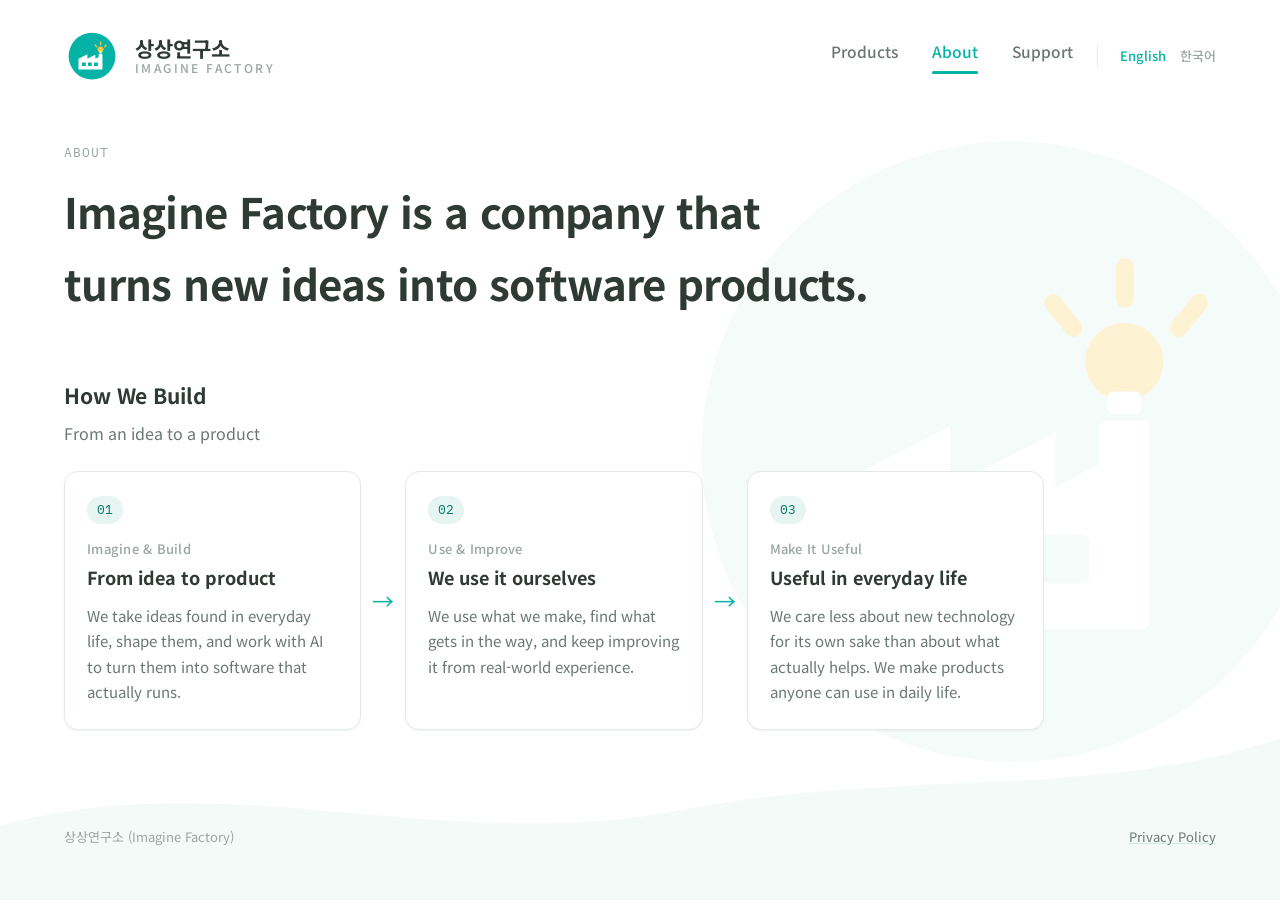
==== commit 393292df: "About 페이지: 다른 페이지와 같은 제목 형식, How We Build 3단계 카드 Co-Authored-By: Claude Opus 5.5 <noreply@anthropic." ====
--- a/about/index.html
+++ b/about/index.html
@@ -17,7 +17,25 @@
 <link rel="preconnect" href="https://fonts.googleapis.com">
 <link rel="preconnect" href="https://fonts.gstatic.com" crossorigin>
 <link href="https://fonts.googleapis.com/css2?family=Noto+Sans+KR:wght@400;500;700&family=IBM+Plex+Mono:wght@400;500&display=swap" rel="stylesheet">
-<link rel="stylesheet" href="/assets/site.css?v=2">
+<link rel="stylesheet" href="/assets/site.css?v=5">
+<style>
+main section.about-steps { max-width: 980px; }
+.hero h1 { word-break: keep-all; }
+.steps-title { margin: 28px 0 6px; }
+.steps-sub { color: var(--text-muted); margin: 0 0 24px; }
+.steps { display: grid; grid-template-columns: 1fr 24px 1fr 24px 1fr; align-items: stretch; gap: 10px; margin: 0; padding: 0; list-style: none; max-width: 980px; }
+.steps li { margin: 0; background: var(--surface); border: 1px solid var(--border); border-radius: 14px; padding: 22px 22px 24px; box-shadow: 0 1px 2px var(--shadow); }
+.steps .num { font-family: 'IBM Plex Mono', monospace; font-size: 13px; color: var(--accent); background: var(--accent-soft); border-radius: 999px; padding: 3px 10px; display: inline-block; }
+.steps .en { display: block; margin: 14px 0 2px; font-size: 13px; letter-spacing: 0.02em; color: var(--text-faint); font-weight: 500; }
+.steps h3 { font-size: 18px; margin: 0 0 10px; }
+.steps p { margin: 0; color: var(--text-muted); font-size: 15px; line-height: 1.7; }
+.steps .arrow { background: none; border: 0; box-shadow: none; padding: 0; display: flex; align-items: center; justify-content: center; color: var(--brand); font-size: 22px; }
+@media (max-width: 900px) {
+  .steps { grid-template-columns: 1fr; gap: 6px; max-width: 760px; }
+  .steps-title { margin-top: 0; }
+  .steps .arrow { transform: rotate(90deg); height: 28px; }
+}
+</style>
 </head>
 <body class="page">
 
@@ -83,25 +101,45 @@
   </div>
 </div>
 
-<main class="doc-main">
-  <div class="doc-header">
+<div class="lang-block" id="en">
+  <div class="hero">
     <p class="eyebrow">About</p>
+    <h1>Imagine Factory is a company that turns new ideas into software products.</h1>
   </div>
+  <main>
+    <section class="about-steps">
+    <h2 class="steps-title">How We Build</h2>
+    <p class="steps-sub">From an idea to a product</p>
+    <ol class="steps">
+      <li><span class="num">01</span><span class="en">Imagine &amp; Build</span><h3>From idea to product</h3><p>We take ideas found in everyday life, shape them, and work with AI to turn them into software that actually runs.</p></li>
+      <li class="arrow" aria-hidden="true">→</li>
+      <li><span class="num">02</span><span class="en">Use &amp; Improve</span><h3>We use it ourselves</h3><p>We use what we make, find what gets in the way, and keep improving it from real-world experience.</p></li>
+      <li class="arrow" aria-hidden="true">→</li>
+      <li><span class="num">03</span><span class="en">Make It Useful</span><h3>Useful in everyday life</h3><p>We care less about new technology for its own sake than about what actually helps. We make products anyone can use in daily life.</p></li>
+    </ol>
+    </section>
+  </main>
+</div>
 
-  <section class="lang-block" id="en">
-    <div class="doc-header"><h1>Imagine Factory</h1></div>
-    <p class="lede" style="margin-bottom:24px;">Imagine Factory is a company that turns new ideas into software products.</p>
-    <p>We shape an idea,<br>build it together with AI,<br>and grow it into a better product by using it ourselves.</p>
-    <p>So it comes down to one question:<br>is what we made genuinely useful in people's everyday lives?</p>
-  </section>
-
-  <section class="lang-block" id="ko" hidden>
-    <div class="doc-header"><h1>상상연구소</h1></div>
-    <p class="lede" style="margin-bottom:24px;">상상연구소는 새로운 생각을 소프트웨어 제품으로 만드는 회사입니다.</p>
-    <p>아이디어를 구체화하고,<br>AI와 함께 만들고,<br>직접 사용하며 더 나은 제품으로 발전시킵니다.</p>
-    <p>그래서 기준은 하나입니다 —<br>우리가 만든 제품이 사람들의 일상에서 실제로 쓸 만한가.</p>
-  </section>
-</main>
+<div class="lang-block" id="ko" hidden>
+  <div class="hero">
+    <p class="eyebrow">About</p>
+    <h1>상상연구소는 새로운 생각을 소프트웨어 제품으로 만드는 회사입니다.</h1>
+  </div>
+  <main>
+    <section class="about-steps">
+    <h2 class="steps-title">How We Build</h2>
+    <p class="steps-sub">생각을 제품으로 만드는 과정</p>
+    <ol class="steps">
+      <li><span class="num">01</span><span class="en">Imagine &amp; Build</span><h3>아이디어를 제품으로</h3><p>일상에서 발견한 아이디어를 구체화하고, AI와 협업해 실제로 작동하는 소프트웨어 제품으로 만듭니다.</p></li>
+      <li class="arrow" aria-hidden="true">→</li>
+      <li><span class="num">02</span><span class="en">Use &amp; Improve</span><h3>직접 사용하며 개선</h3><p>우리가 직접 사용하면서 불편한 점을 찾고, 실제 사용 환경에서 얻은 경험을 바탕으로 끊임없이 개선합니다.</p></li>
+      <li class="arrow" aria-hidden="true">→</li>
+      <li><span class="num">03</span><span class="en">Make It Useful</span><h3>일상에 유용한 제품</h3><p>새로운 기술 자체보다 실제로 도움이 되는 경험을 중요하게 생각합니다. 누구나 일상에서 유용하게 쓸 수 있는 제품을 만듭니다.</p></li>
+    </ol>
+    </section>
+  </main>
+</div>
 
 <footer>
   <span>상상연구소 (Imagine Factory)</span>
--- a/assets/site.css
+++ b/assets/site.css
@@ -117,14 +117,11 @@
    화면 한 장 높이로 늘어난다. */
 .hero { padding-top: 52px; padding-bottom: 4px; }
 .hero h1 { font-size: clamp(28px, 3.4vw, 42px); margin: 0 0 10px; letter-spacing: -0.015em; }
-.home-hero { display: flex; align-items: center; min-height: calc(100vh - 240px); padding-top: 30px; padding-bottom: 80px; }
+.home-hero { padding-top: 30px; padding-bottom: 36px; }
 .hero-copy { max-width: 640px; }
 .hero-title { font-size: clamp(27px, 4.5vw, 58px); line-height: 1.36; letter-spacing: -0.02em; margin: 0 0 34px; }
 .accent-word { color: var(--warm); }
 .hero .lede { font-size: 17.5px; color: var(--text-muted); line-height: 1.8; margin: 0; max-width: 54ch; }
-.hero-brandline { margin: 26px 0 0; font-size: 13.5px; font-weight: 500; letter-spacing: 0.3em; color: var(--text-faint); }
-.hero-rule { width: 58px; height: 3px; border: 0; border-radius: 2px; background: var(--brand); margin: 62px 0 16px; }
-.hero-domain { margin: 0; font-size: 14.5px; color: var(--text-muted); }
 
 /* ---------- 본문 ---------- */
 main { padding-top: 18px; padding-bottom: 96px; }
@@ -172,7 +169,7 @@
 .in-player li { display: flex; gap: 12px; align-items: flex-start; font-size: 15px; }
 .in-player li::before { content: ""; width: 6px; height: 6px; margin-top: 11px; border-radius: 50%; background: var(--brand); flex-shrink: 0; }
 
-.cta-row { display: flex; gap: 10px; flex-wrap: wrap; margin-top: 8px; }
+.cta-row { display: flex; align-items: center; gap: 10px; flex-wrap: wrap; margin-top: 8px; }
 .btn { display: inline-flex; align-items: center; gap: 8px; padding: 10px 18px; border-radius: 8px; font-size: 14.5px; font-weight: 500; text-decoration: none; border: 1px solid var(--border-strong); color: var(--text); background: var(--surface); }
 .btn:hover { border-color: var(--brand); color: var(--brand-deep); background: var(--accent-soft); }
 
@@ -204,8 +201,8 @@
    물리고 크기·농도를 줄인다. */
 @media (max-width: 900px) {
   .site-bg-art { top: 96px; right: -22vw; transform: none; width: min(560px, 86vw); opacity: 0.45; }
-  .hero { min-height: 0; padding-top: 56px; padding-bottom: 64px; }
-  .hero-rule { margin-top: 46px; }
+  .hero { padding-top: 56px; padding-bottom: 64px; }
+  .home-hero { padding-top: 40px; padding-bottom: 28px; }
 }
 
 @media (max-width: 620px) {
@@ -219,3 +216,11 @@
   .feature-grid { grid-template-columns: 1fr; }
   main { padding-bottom: 72px; }
 }
+
+/* ---------- Google Play 배지 ---------- */
+/* 공식 PNG에는 가이드라인이 요구하는 여백(배지 높이의 1/4)이 이미 들어 있다.
+   그래서 margin을 따로 주지 않고 height만 지정한다 — 색·비율·요소 배치를
+   건드리면 상표 가이드라인 위반이다. 60px이면 실제 배지 높이가 40px로
+   최소 28px 규정을 넘긴다. */
+.play-badge { display: inline-flex; align-items: center; text-decoration: none; }
+.play-badge img { height: 60px; width: auto; display: block; }
